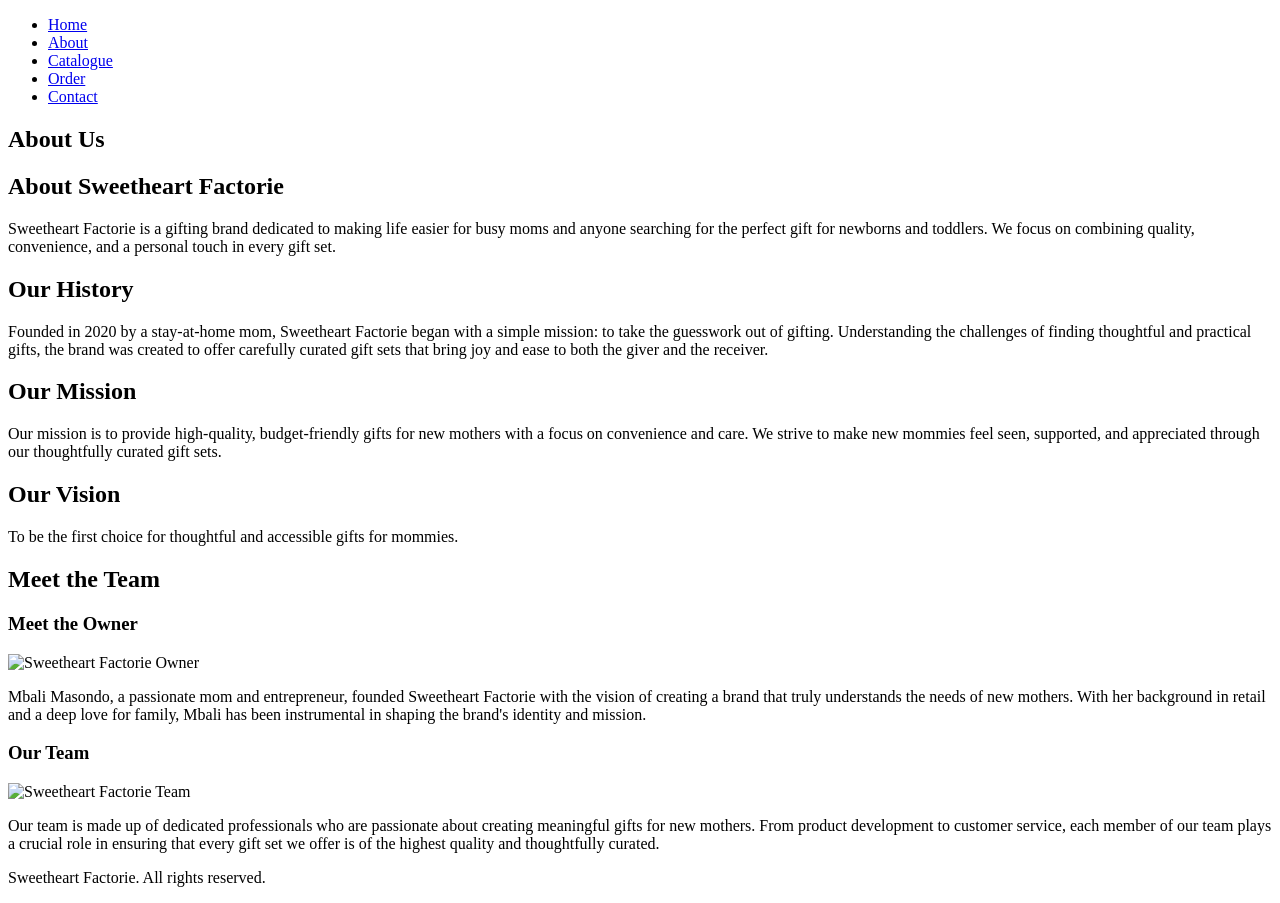
==== about.html @ 4cbc0d22 "Add files via upload" ====
<!DOCTYPE html>
<html lang="en">
<head>
    <meta charset="UTF-8">
    <meta name="viewport" content="width=device-width, initial-scale=1.0">
    <title>About Us - Sweetheart Factorie</title>
    <meta name="description" content="Learn about Sweetheart Factorie, a gifting brand dedicated to making life easier for busy moms and anyone searching for the perfect gift for newborns and toddlers.">

</head>
<body>

    <header>
        <nav>
            <ul>
                <li><a href="homepage.html">Home</a></li>
                <li><a href="about.html">About</a></li>
                <li><a href="catalogue.html">Catalogue</a></li>
                <li><a href="order.html">Order</a></li>
                <li><a href="contactpage.html">Contact</a></li>
            </ul>
        </nav>
    </header>    

    <main>
        <section class="about-heading">
            <h1>About Us</h1>
        </section>

        <section>
            <h2>About Sweetheart Factorie</h2>
            <p>
                Sweetheart Factorie is a gifting brand dedicated to making life easier for busy moms
                and anyone searching for the perfect gift for newborns and toddlers. We focus on
                combining quality, convenience, and a personal touch in every gift set.
            </p>
        </section>

        <section class="history">
            <h2>Our History</h2>
            <p>
                Founded in 2020 by a stay-at-home mom, Sweetheart Factorie began with a simple mission:
                to take the guesswork out of gifting. Understanding the challenges of finding thoughtful
                and practical gifts, the brand was created to offer carefully curated gift sets that
                bring joy and ease to both the giver and the receiver.
            </p>
        </section>

        <section class="mission">
            <h2>Our Mission</h2>
            <p>
                Our mission is to provide high-quality, budget-friendly gifts for new mothers with a focus on
                convenience and care. We strive to make new mommies feel seen, supported, and appreciated through our thoughtfully curated gift sets.
            </p>
        </section>

        <section class="vision">
            <h2>Our Vision</h2>
            <p>
                To be the first choice for thoughtful and accessible gifts for mommies.
            </p>
        </section>

        <section class="team">
            <h2>Meet the Team</h2>
        </section>

        <section class="owners">
            <h3>Meet the Owner</h3>
            <img src="img/successful-woman-boss-collaborating-with-her-experts-team-online-conference.jpg"width="100" height="100" alt="    Sweetheart Factorie Owner">
            <p>Mbali Masondo, a passionate mom and entrepreneur, founded Sweetheart Factorie with the vision of creating a brand that truly understands the needs of new mothers. With her background in retail and a deep love for family, Mbali has been instrumental in shaping the brand's identity and mission.</p>
        </section>

        <section class="team-members">
            <h3>Our Team</h3>
            <img src="img/close-up-people-getting-stronger-together.jpg" width="100" height="100" alt="Sweetheart Factorie Team">
            <p>Our team is made up of dedicated professionals who are passionate about creating meaningful gifts for new mothers. From product development to customer service, each member of our team plays a crucial role in ensuring that every gift set we offer is of the highest quality and thoughtfully curated.</p>
        </section>
    </main>

    <footer>
        <p>Sweetheart Factorie. All rights reserved.</p>
    </footer>

</body>
</html>
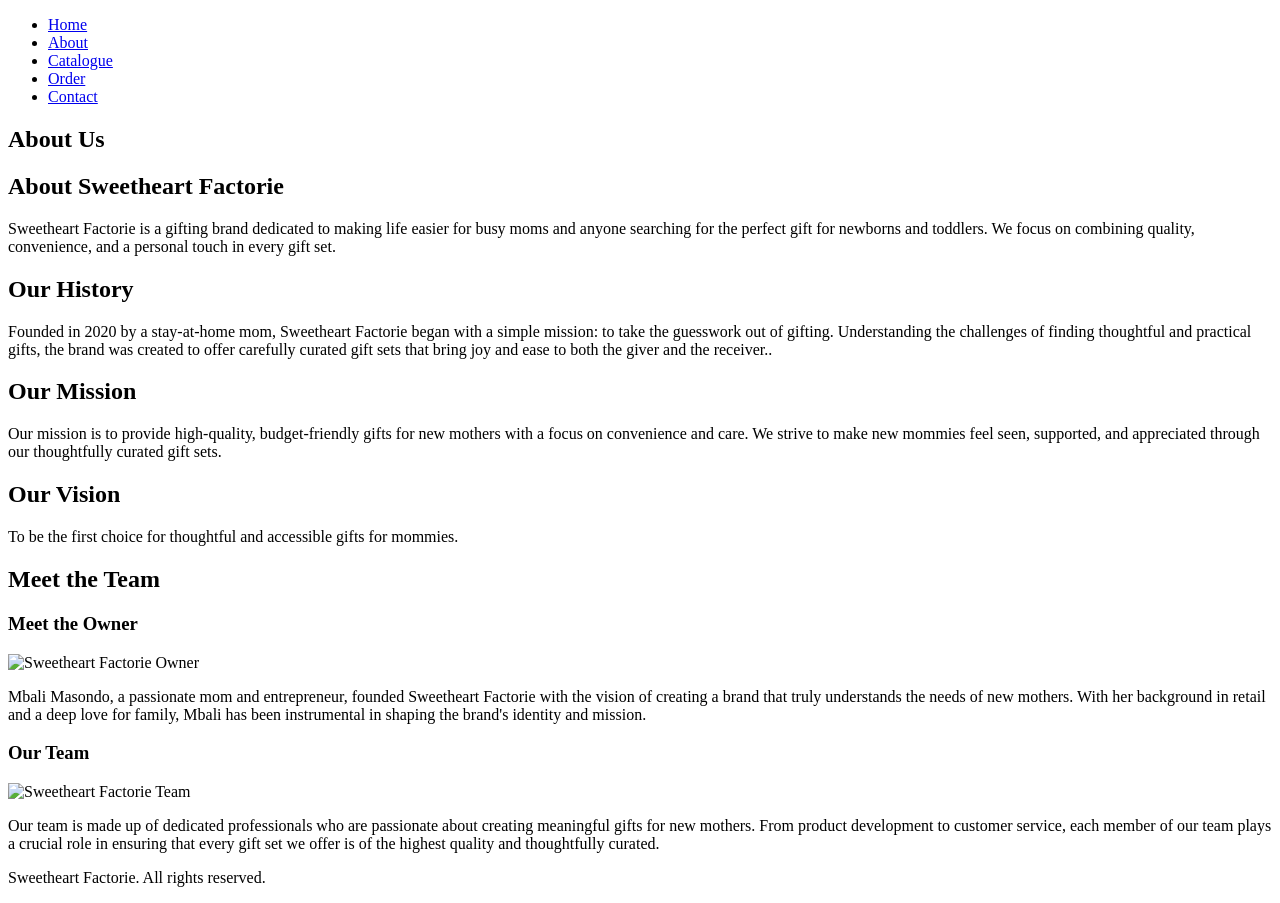
==== commit 5ff9c3b9: "Fix HTML formatting issues in about.html" ====
--- a/about.html
+++ b/about.html
@@ -41,7 +41,7 @@
                 Founded in 2020 by a stay-at-home mom, Sweetheart Factorie began with a simple mission:
                 to take the guesswork out of gifting. Understanding the challenges of finding thoughtful
                 and practical gifts, the brand was created to offer carefully curated gift sets that
-                bring joy and ease to both the giver and the receiver.
+                bring joy and ease to both the giver and the receiver..
             </p>
         </section>
 
@@ -82,4 +82,4 @@
     </footer>
 
 </body>
-</html>+</html>
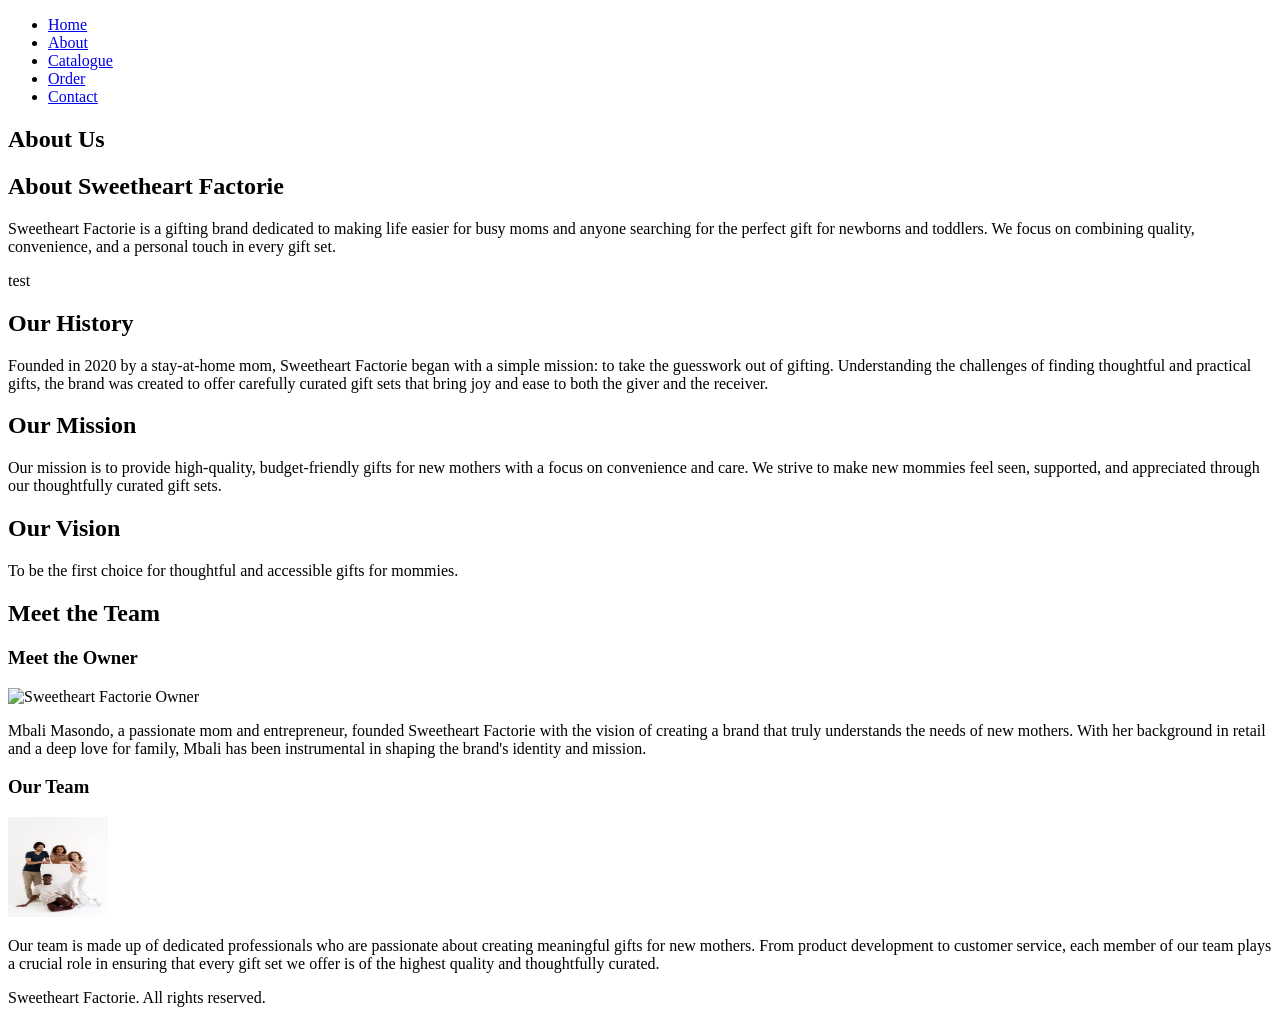
==== commit c2298282: "initial commit" ====
--- a/about.html
+++ b/about.html
@@ -35,13 +35,14 @@
             </p>
         </section>
 
+         <dev>  test</dev>
         <section class="history">
             <h2>Our History</h2>
             <p>
                 Founded in 2020 by a stay-at-home mom, Sweetheart Factorie began with a simple mission:
                 to take the guesswork out of gifting. Understanding the challenges of finding thoughtful
                 and practical gifts, the brand was created to offer carefully curated gift sets that
-                bring joy and ease to both the giver and the receiver..
+                bring joy and ease to both the giver and the receiver.
             </p>
         </section>
 
@@ -82,4 +83,4 @@
     </footer>
 
 </body>
-</html>
+</html>
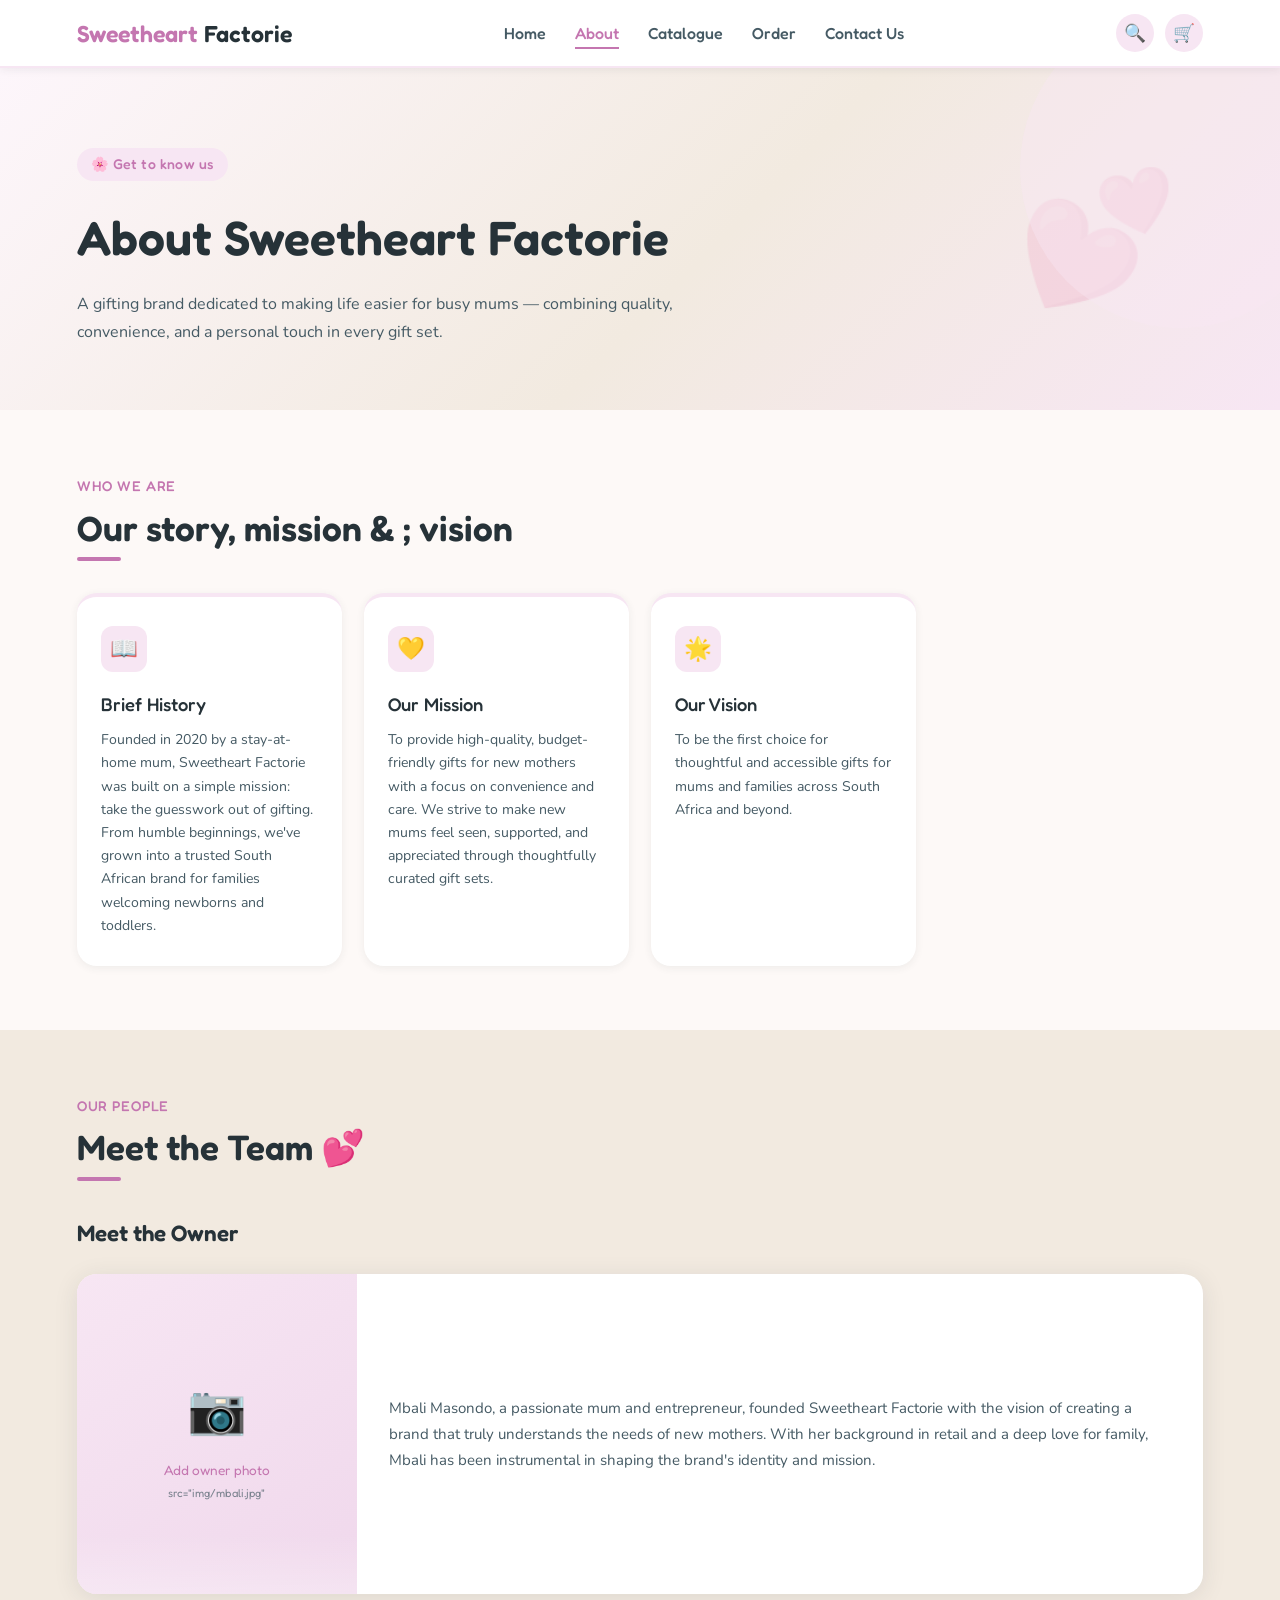
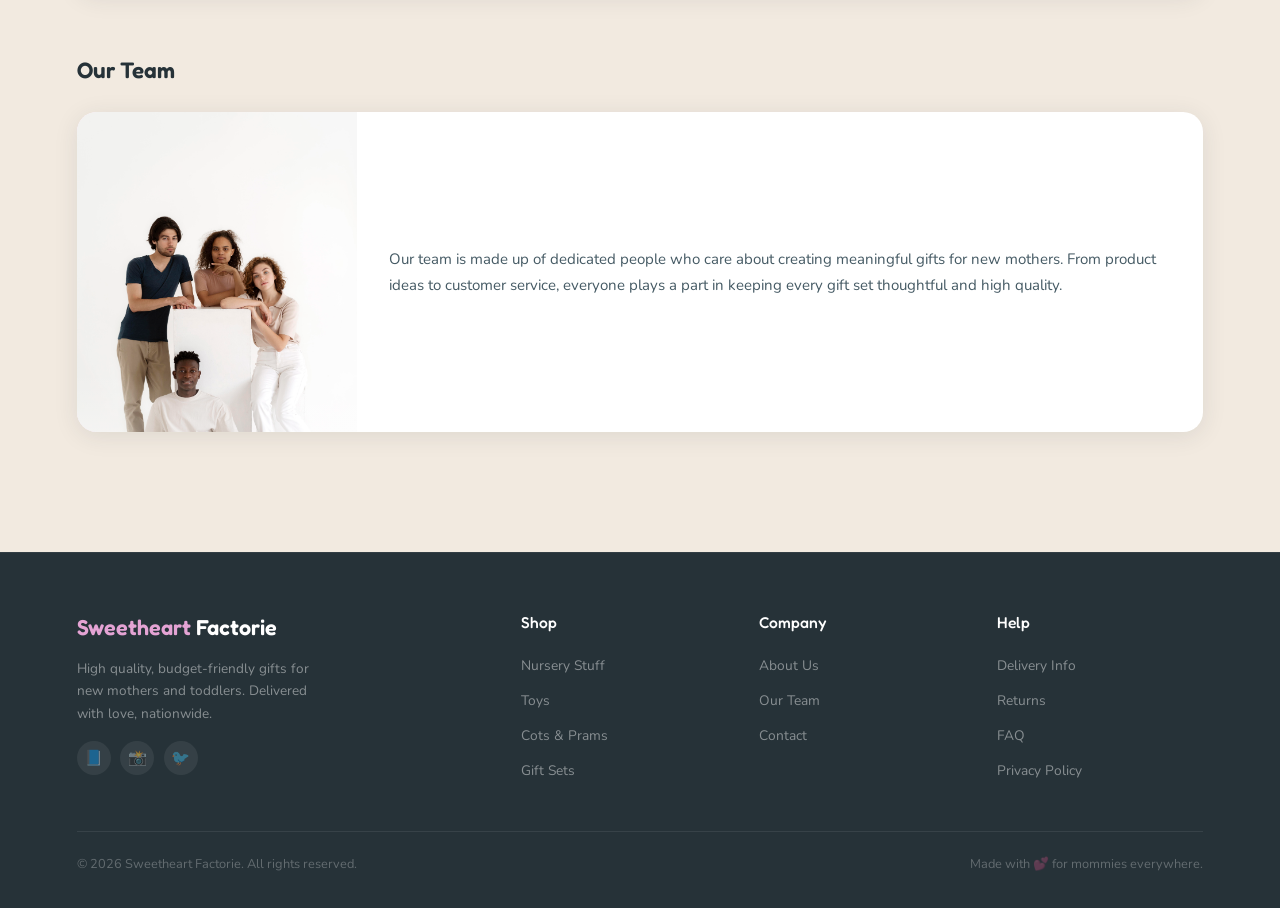
==== commit 90fd480f: "intial commit" ====
--- a/about.html
+++ b/about.html
@@ -1,86 +1,395 @@
 <!DOCTYPE html>
 <html lang="en">
 <head>
-    <meta charset="UTF-8">
-    <meta name="viewport" content="width=device-width, initial-scale=1.0">
-    <title>About Us - Sweetheart Factorie</title>
-    <meta name="description" content="Learn about Sweetheart Factorie, a gifting brand dedicated to making life easier for busy moms and anyone searching for the perfect gift for newborns and toddlers.">
-
+<meta charset="UTF-8">
+<meta name="viewport" content="width=device-width, initial-scale=1.0">
+<title>About Us – Sweetheart Factorie</title>
+<link href="https://fonts.googleapis.com/css2?family=Fredoka:wght@400;500;600&family=Nunito:wght@400;500;600&display=swap" rel="stylesheet">
+<style>
+  *,*::before,*::after{box-sizing:border-box;margin:0;padding:0;}
+  :root{
+    --beige:#F2EAE0;--pink:#E4A3D4;--pink-light:#f7e6f3;--pink-dark:#c476b0;
+    --charcoal:#263238;--charcoal-mid:#455a64;--white:#ffffff;--soft-white:#fdf9f7;
+    --shadow:0 4px 24px rgba(38,50,56,.10);--shadow-sm:0 2px 8px rgba(38,50,56,.07);
+    --radius:20px;--radius-sm:12px;
+  }
+  html{scroll-behavior:smooth;}
+  body{font-family:'Nunito',sans-serif;background:var(--beige);color:var(--charcoal);font-size:16px;line-height:1.75;overflow-x:hidden;}
+  h1,h2,h3,h4{font-family:'Fredoka',sans-serif;}
+
+  
+  .bg-bears{position:fixed;inset:0;z-index:0;pointer-events:none;overflow:hidden;}
+  .bear{position:absolute;bottom:-180px;opacity:0;animation:floatBear linear infinite;}
+  .bear:nth-child(1){left:4%;animation-duration:18s;animation-delay:0s;width:72px;}
+  .bear:nth-child(2){left:14%;animation-duration:24s;animation-delay:3s;width:52px;}
+  .bear:nth-child(3){left:26%;animation-duration:20s;animation-delay:7s;width:68px;}
+  .bear:nth-child(4){left:38%;animation-duration:16s;animation-delay:1s;width:88px;}
+  .bear:nth-child(5){left:51%;animation-duration:22s;animation-delay:5s;width:48px;}
+  .bear:nth-child(6){left:62%;animation-duration:19s;animation-delay:10s;width:62px;}
+  .bear:nth-child(7){left:73%;animation-duration:25s;animation-delay:2s;width:74px;}
+  .bear:nth-child(8){left:84%;animation-duration:17s;animation-delay:8s;width:56px;}
+  .bear:nth-child(9){left:91%;animation-duration:21s;animation-delay:4s;width:82px;}
+  .bear:nth-child(10){left:32%;animation-duration:23s;animation-delay:12s;width:46px;}
+  @keyframes floatBear{
+    0%{bottom:-180px;opacity:0;transform:translateX(0) rotate(-4deg) scale(.85);}
+    5%{opacity:.15;}
+    50%{transform:translateX(28px) rotate(4deg) scale(1);}
+    80%{opacity:.15;}
+    100%{bottom:110vh;opacity:0;transform:translateX(-18px) rotate(-2deg) scale(.9);}
+  }
+
+ 
+  nav{position:sticky;top:0;z-index:100;background:var(--white);border-bottom:2px solid var(--pink-light);display:flex;align-items:center;justify-content:space-between;padding:0 6%;height:68px;box-shadow:var(--shadow-sm);}
+  .nav-logo{font-family:'Fredoka',sans-serif;font-size:1.45rem;font-weight:600;color:var(--pink-dark);text-decoration:none;}
+  .nav-logo span{color:var(--charcoal);}
+  .nav-links{display:flex;gap:1.8rem;list-style:none;}
+  .nav-links a{text-decoration:none;color:var(--charcoal-mid);font-family:'Fredoka',sans-serif;font-size:1rem;font-weight:500;padding-bottom:4px;border-bottom:2px solid transparent;transition:color .2s,border-color .2s;}
+  .nav-links a:hover,.nav-links a.active{color:var(--pink-dark);border-bottom-color:var(--pink-dark);}
+  .nav-actions{display:flex;gap:.7rem;}
+  .nav-icon{width:38px;height:38px;border-radius:50%;background:var(--pink-light);border:none;cursor:pointer;display:flex;align-items:center;justify-content:center;color:var(--pink-dark);font-size:1.1rem;transition:background .2s;}
+  .nav-icon:hover{background:var(--pink-dark);color:var(--white);}
+
+  .page{position:relative;z-index:1;}
+
+ 
+  .page-banner{
+    background:linear-gradient(135deg,#fdf6fb 0%,var(--beige) 55%,#f7e6f3 100%);
+    padding:5rem 6% 4rem;position:relative;overflow:hidden;
+  }
+  .page-banner::before{
+    content:'💕';position:absolute;right:8%;top:50%;transform:translateY(-50%);
+    font-size:8rem;opacity:.12;pointer-events:none;
+  }
+  .page-banner::after{content:'';position:absolute;top:-60px;right:-60px;width:320px;height:320px;border-radius:50%;background:var(--pink-light);opacity:.4;}
+  .page-banner-inner{position:relative;z-index:1;max-width:640px;}
+  .page-tag{
+    display:inline-block;background:var(--pink-light);color:var(--pink-dark);
+    font-family:'Fredoka',sans-serif;font-size:.88rem;font-weight:500;
+    padding:4px 14px;border-radius:50px;margin-bottom:.9rem;letter-spacing:.03em;
+    animation:fadeDown .6s ease both;
+  }
+  .page-banner h1{
+    font-size:clamp(2rem,4vw,3rem);font-weight:600;color:var(--charcoal);margin-bottom:.7rem;
+    animation:fadeDown .6s .1s ease both;
+  }
+  .page-banner p{font-size:1rem;color:var(--charcoal-mid);animation:fadeDown .6s .2s ease both;}
+
+  @keyframes fadeDown{from{opacity:0;transform:translateY(-18px);}to{opacity:1;transform:none;}}
+  @keyframes fadeUp{from{opacity:0;transform:translateY(22px);}to{opacity:1;transform:none;}}
+  @keyframes fadeIn{from{opacity:0;}to{opacity:1;}}
+
+ 
+  section{padding:4rem 6%;position:relative;z-index:1;}
+  .section-tag{display:block;font-family:'Fredoka',sans-serif;font-size:.88rem;font-weight:500;color:var(--pink-dark);letter-spacing:.06em;text-transform:uppercase;margin-bottom:.5rem;}
+  .section-title{font-size:clamp(1.6rem,2.8vw,2.2rem);font-weight:600;color:var(--charcoal);margin-bottom:.5rem;line-height:1.2;}
+  .divider{width:44px;height:4px;background:var(--pink-dark);border-radius:4px;margin-bottom:2rem;}
+
+ 
+  .hmv-section{background:var(--soft-white);}
+  .hmv-grid{display:grid;grid-template-columns:repeat(auto-fill,minmax(260px,1fr));gap:1.4rem;}
+  .hmv-card{
+    background:var(--white);border-radius:var(--radius);padding:1.8rem 1.5rem;
+    box-shadow:var(--shadow-sm);border-top:4px solid var(--pink-light);
+    transition:box-shadow .25s,border-color .25s,transform .25s;
+    animation:fadeUp .5s ease both;
+  }
+  .hmv-card:nth-child(1){animation-delay:.1s;}
+  .hmv-card:nth-child(2){animation-delay:.2s;}
+  .hmv-card:nth-child(3){animation-delay:.3s;}
+  .hmv-card:hover{box-shadow:var(--shadow);border-top-color:var(--pink-dark);transform:translateY(-4px);}
+  .hmv-icon{width:46px;height:46px;border-radius:12px;background:var(--pink-light);display:flex;align-items:center;justify-content:center;font-size:1.4rem;margin-bottom:1rem;}
+  .hmv-card h3{font-family:'Fredoka',sans-serif;font-size:1.15rem;font-weight:500;color:var(--charcoal);margin-bottom:.5rem;}
+  .hmv-card p{font-size:.88rem;color:var(--charcoal-mid);line-height:1.65;}
+
+ 
+  .owner-section{background:var(--beige);padding:4rem 6%;}
+  .owner-card{
+    background:var(--white);border-radius:var(--radius);box-shadow:var(--shadow);
+    overflow:hidden;display:grid;grid-template-columns:300px 1fr;
+    animation:fadeUp .6s .1s ease both;
+  }
+
+  
+  .owner-img-wrap{
+    position:relative;overflow:hidden;min-height:340px;
+    background:linear-gradient(145deg,var(--pink-light) 0%,#f0d8ec 100%);
+  }
+  .owner-img-wrap img{
+    width:100%;height:100%;object-fit:cover;object-position:center top;
+    display:block;transition:transform .4s ease;
+  }
+  .owner-card:hover .owner-img-wrap img{transform:scale(1.04);}
+ 
+  .owner-img-wrap::after{
+    content:'';position:absolute;bottom:0;left:0;right:0;height:60px;
+    background:linear-gradient(to top,rgba(255,255,255,.3),transparent);
+    pointer-events:none;
+  }
+
+  .owner-info{padding:2.5rem 2.2rem;display:flex;flex-direction:column;justify-content:center;}
+  .owner-info h2{font-family:'Fredoka',sans-serif;font-size:1.8rem;font-weight:600;color:var(--charcoal);margin-bottom:.3rem;}
+  .owner-role{
+    display:inline-block;background:var(--pink-light);color:var(--pink-dark);
+    font-family:'Fredoka',sans-serif;font-size:.85rem;font-weight:500;
+    padding:3px 14px;border-radius:50px;margin-bottom:1.3rem;
+  }
+  .owner-info p{font-size:.93rem;color:var(--charcoal-mid);line-height:1.75;margin-bottom:.9rem;}
+  .owner-facts{display:flex;flex-wrap:wrap;gap:.7rem;margin-top:1rem;}
+  .fact-chip{
+    background:var(--soft-white);border:1.5px solid var(--pink-light);
+    border-radius:50px;padding:.35rem 1rem;font-size:.82rem;
+    color:var(--charcoal-mid);font-family:'Fredoka',sans-serif;
+    transition:border-color .2s,background .2s;
+  }
+  .fact-chip:hover{border-color:var(--pink-dark);background:var(--pink-light);}
+
+  /* --- PERSON BLOCKS (Owner/Team) --- */
+  .person-block{margin-bottom:3.5rem;animation:fadeUp .6s ease both;}
+  .person-block:nth-of-type(1){animation-delay:.1s;}
+  .person-block:nth-of-type(2){animation-delay:.2s;}
+
+  .person-heading{
+    font-family:'Fredoka',sans-serif;
+    font-size:1.4rem;font-weight:600;
+    color:var(--charcoal);margin-bottom:1.4rem;
+  }
+
+  .person-card{
+    background:var(--white);border-radius:var(--radius);
+    box-shadow:var(--shadow);overflow:hidden;
+    display:grid;grid-template-columns:280px 1fr;gap:0;
+    transition:box-shadow .25s,transform .25s;
+  }
+  .person-card:hover{
+    box-shadow:var(--shadow);
+  }
+  .person-card:hover .person-img-wrap img{
+    transform:scale(1.04);
+  }
+
+  .person-img-wrap{
+    position:relative;overflow:hidden;
+    width:280px;height:320px;
+    background:linear-gradient(145deg,var(--pink-light) 0%,#f0d8ec 100%);
+    flex-shrink:0;
+  }
+
+  .person-img-wrap img{
+    width:100%;height:100%;
+    object-fit:cover;object-position:center top;
+    display:block;transition:transform .4s ease;
+  }
+
+  .person-img-wrap::after{
+    content:'';position:absolute;bottom:0;left:0;right:0;
+    height:60px;background:linear-gradient(to top,rgba(255,255,255,.3),transparent);
+    pointer-events:none;
+  }
+
+  .img-empty{
+    display:none;position:absolute;inset:0;
+    flex-direction:column;align-items:center;justify-content:center;
+    background:linear-gradient(145deg,var(--pink-light),#f0d8ec);
+    text-align:center;color:var(--pink-dark);
+    font-family:'Fredoka',sans-serif;gap:.6rem;
+  }
+  .img-empty span{font-size:3rem;}
+  .img-empty p{
+    font-size:.85rem;line-height:1.5;
+    margin:0;
+  }
+  .img-empty small{
+    display:block;font-size:.7rem;color:var(--charcoal-mid);
+    opacity:.7;margin-top:.3rem;
+  }
+
+  .person-text{
+    padding:2rem;font-size:.94rem;
+    color:var(--charcoal-mid);line-height:1.75;
+    display:flex;align-items:center;
+  }
+
+  /* --- PERSON RESPONSIVE --- */
+  @media(max-width:768px){
+    .person-card{
+      grid-template-columns:1fr;
+    }
+    .person-img-wrap{
+      width:100%;height:260px;
+    }
+    .person-text{
+      padding:1.6rem;
+    }
+  }
+
+  @media(max-width:600px){
+    .person-heading{font-size:1.2rem;margin-bottom:1rem;}
+    .person-img-wrap{height:220px;}
+    .person-text{padding:1.3rem;font-size:.9rem;}
+  }
+
+  
+  footer{background:var(--charcoal);color:rgba(255,255,255,.7);padding:3.5rem 6% 2rem;position:relative;z-index:1;border-top:1px solid rgba(255,255,255,.06);}
+  .footer-grid{display:grid;grid-template-columns:2fr 1fr 1fr 1fr;gap:2rem;margin-bottom:2.5rem;}
+  .footer-logo{font-family:'Fredoka',sans-serif;font-size:1.35rem;font-weight:600;color:var(--pink);text-decoration:none;}
+  .footer-logo span{color:var(--white);}
+  .footer-tagline{font-size:.85rem;margin-top:.7rem;color:rgba(255,255,255,.45);max-width:240px;line-height:1.65;}
+  .footer-col h4{font-family:'Fredoka',sans-serif;font-size:.98rem;font-weight:500;color:var(--white);margin-bottom:.9rem;}
+  .footer-col ul{list-style:none;}
+  .footer-col li{margin-bottom:.45rem;}
+  .footer-col a{text-decoration:none;color:rgba(255,255,255,.45);font-size:.86rem;transition:color .2s;}
+  .footer-col a:hover{color:var(--pink);}
+  .footer-bottom{border-top:1px solid rgba(255,255,255,.08);padding-top:1.3rem;display:flex;justify-content:space-between;font-size:.8rem;color:rgba(255,255,255,.28);}
+  .social-links{display:flex;gap:.6rem;margin-top:1rem;}
+  .social-btn{width:34px;height:34px;border-radius:50%;background:rgba(255,255,255,.07);border:none;cursor:pointer;display:flex;align-items:center;justify-content:center;color:rgba(255,255,255,.45);font-size:.95rem;transition:all .2s;text-decoration:none;}
+  .social-btn:hover{background:var(--pink-dark);color:var(--white);}
+
+  
+  @media(max-width:900px){
+    nav{padding:0 5%;}
+    section,.owner-section{padding:3rem 5%;}
+    .page-banner{padding:3rem 5%;}
+    .footer-grid{grid-template-columns:1fr 1fr;}
+  }
+  @media(max-width:600px){
+    .nav-links{display:none;}
+    .footer-grid{grid-template-columns:1fr;}
+    .owner-info{padding:1.8rem 1.4rem;}
+  }
+</style>
 </head>
 <body>
 
-    <header>
-        <nav>
-            <ul>
-                <li><a href="homepage.html">Home</a></li>
-                <li><a href="about.html">About</a></li>
-                <li><a href="catalogue.html">Catalogue</a></li>
-                <li><a href="order.html">Order</a></li>
-                <li><a href="contactpage.html">Contact</a></li>
-            </ul>
-        </nav>
-    </header>    
-
-    <main>
-        <section class="about-heading">
-            <h1>About Us</h1>
-        </section>
-
-        <section>
-            <h2>About Sweetheart Factorie</h2>
-            <p>
-                Sweetheart Factorie is a gifting brand dedicated to making life easier for busy moms
-                and anyone searching for the perfect gift for newborns and toddlers. We focus on
-                combining quality, convenience, and a personal touch in every gift set.
-            </p>
-        </section>
-
-         <dev>  test</dev>
-        <section class="history">
-            <h2>Our History</h2>
-            <p>
-                Founded in 2020 by a stay-at-home mom, Sweetheart Factorie began with a simple mission:
-                to take the guesswork out of gifting. Understanding the challenges of finding thoughtful
-                and practical gifts, the brand was created to offer carefully curated gift sets that
-                bring joy and ease to both the giver and the receiver.
-            </p>
-        </section>
-
-        <section class="mission">
-            <h2>Our Mission</h2>
-            <p>
-                Our mission is to provide high-quality, budget-friendly gifts for new mothers with a focus on
-                convenience and care. We strive to make new mommies feel seen, supported, and appreciated through our thoughtfully curated gift sets.
-            </p>
-        </section>
-
-        <section class="vision">
-            <h2>Our Vision</h2>
-            <p>
-                To be the first choice for thoughtful and accessible gifts for mommies.
-            </p>
-        </section>
-
-        <section class="team">
-            <h2>Meet the Team</h2>
-        </section>
-
-        <section class="owners">
-            <h3>Meet the Owner</h3>
-            <img src="img/successful-woman-boss-collaborating-with-her-experts-team-online-conference.jpg"width="100" height="100" alt="    Sweetheart Factorie Owner">
-            <p>Mbali Masondo, a passionate mom and entrepreneur, founded Sweetheart Factorie with the vision of creating a brand that truly understands the needs of new mothers. With her background in retail and a deep love for family, Mbali has been instrumental in shaping the brand's identity and mission.</p>
-        </section>
-
-        <section class="team-members">
-            <h3>Our Team</h3>
-            <img src="img/close-up-people-getting-stronger-together.jpg" width="100" height="100" alt="Sweetheart Factorie Team">
-            <p>Our team is made up of dedicated professionals who are passionate about creating meaningful gifts for new mothers. From product development to customer service, each member of our team plays a crucial role in ensuring that every gift set we offer is of the highest quality and thoughtfully curated.</p>
-        </section>
-    </main>
-
-    <footer>
-        <p>Sweetheart Factorie. All rights reserved.</p>
-    </footer>
+
+<div class="bg-bears" aria-hidden="true">
+  <div class="bear"><svg viewBox="0 0 100 120" xmlns="http://www.w3.org/2000/svg"><circle cx="28" cy="28" r="14" fill="#d4956a"/><circle cx="72" cy="28" r="14" fill="#d4956a"/><circle cx="28" cy="28" r="9" fill="#e8b48a"/><circle cx="72" cy="28" r="9" fill="#e8b48a"/><ellipse cx="50" cy="52" rx="32" ry="30" fill="#d4956a"/><ellipse cx="50" cy="60" rx="16" ry="12" fill="#e8b48a"/><circle cx="39" cy="46" r="5" fill="#fff"/><circle cx="61" cy="46" r="5" fill="#fff"/><circle cx="40" cy="47" r="3" fill="#263238"/><circle cx="62" cy="47" r="3" fill="#263238"/><circle cx="41" cy="46" r="1" fill="#fff"/><circle cx="63" cy="46" r="1" fill="#fff"/><ellipse cx="50" cy="57" rx="5" ry="4" fill="#b06040"/><path d="M45 62 Q50 67 55 62" stroke="#b06040" stroke-width="1.5" fill="none" stroke-linecap="round"/><ellipse cx="50" cy="97" rx="26" ry="22" fill="#d4956a"/><ellipse cx="50" cy="96" rx="15" ry="13" fill="#e8b48a"/><ellipse cx="18" cy="90" rx="10" ry="16" fill="#d4956a" transform="rotate(-20 18 90)"/><ellipse cx="82" cy="90" rx="10" ry="16" fill="#d4956a" transform="rotate(20 82 90)"/><path d="M42 75 Q50 70 58 75 Q50 80 42 75Z" fill="#E4A3D4" opacity="0.9"/><circle cx="50" cy="75" r="3" fill="#c476b0"/></svg></div>
+  <div class="bear"><svg viewBox="0 0 100 120" xmlns="http://www.w3.org/2000/svg"><circle cx="28" cy="28" r="14" fill="#b8c9e8"/><circle cx="72" cy="28" r="14" fill="#b8c9e8"/><circle cx="28" cy="28" r="9" fill="#d0dcf0"/><circle cx="72" cy="28" r="9" fill="#d0dcf0"/><ellipse cx="50" cy="52" rx="32" ry="30" fill="#b8c9e8"/><ellipse cx="50" cy="60" rx="16" ry="12" fill="#d0dcf0"/><circle cx="39" cy="46" r="5" fill="#fff"/><circle cx="61" cy="46" r="5" fill="#fff"/><circle cx="40" cy="47" r="3" fill="#263238"/><circle cx="62" cy="47" r="3" fill="#263238"/><circle cx="41" cy="46" r="1" fill="#fff"/><circle cx="63" cy="46" r="1" fill="#fff"/><ellipse cx="50" cy="57" rx="5" ry="4" fill="#8090c0"/><path d="M45 62 Q50 67 55 62" stroke="#8090c0" stroke-width="1.5" fill="none" stroke-linecap="round"/><ellipse cx="50" cy="97" rx="26" ry="22" fill="#b8c9e8"/><ellipse cx="50" cy="96" rx="15" ry="13" fill="#d0dcf0"/><ellipse cx="18" cy="90" rx="10" ry="16" fill="#b8c9e8" transform="rotate(-20 18 90)"/><ellipse cx="82" cy="90" rx="10" ry="16" fill="#b8c9e8" transform="rotate(20 82 90)"/><path d="M42 75 Q50 70 58 75 Q50 80 42 75Z" fill="#E4A3D4" opacity="0.9"/><circle cx="50" cy="75" r="3" fill="#c476b0"/></svg></div>
+  <div class="bear"><svg viewBox="0 0 100 120" xmlns="http://www.w3.org/2000/svg"><circle cx="28" cy="28" r="14" fill="#f0b8c8"/><circle cx="72" cy="28" r="14" fill="#f0b8c8"/><circle cx="28" cy="28" r="9" fill="#f8d8e4"/><circle cx="72" cy="28" r="9" fill="#f8d8e4"/><ellipse cx="50" cy="52" rx="32" ry="30" fill="#f0b8c8"/><ellipse cx="50" cy="60" rx="16" ry="12" fill="#f8d8e4"/><circle cx="39" cy="46" r="5" fill="#fff"/><circle cx="61" cy="46" r="5" fill="#fff"/><circle cx="40" cy="47" r="3" fill="#263238"/><circle cx="62" cy="47" r="3" fill="#263238"/><circle cx="41" cy="46" r="1" fill="#fff"/><circle cx="63" cy="46" r="1" fill="#fff"/><ellipse cx="50" cy="57" rx="5" ry="4" fill="#c060a0"/><path d="M45 62 Q50 67 55 62" stroke="#c060a0" stroke-width="1.5" fill="none" stroke-linecap="round"/><ellipse cx="50" cy="97" rx="26" ry="22" fill="#f0b8c8"/><ellipse cx="50" cy="96" rx="15" ry="13" fill="#f8d8e4"/><ellipse cx="18" cy="90" rx="10" ry="16" fill="#f0b8c8" transform="rotate(-20 18 90)"/><ellipse cx="82" cy="90" rx="10" ry="16" fill="#f0b8c8" transform="rotate(20 82 90)"/><path d="M42 75 Q50 70 58 75 Q50 80 42 75Z" fill="#c476b0" opacity="0.9"/><circle cx="50" cy="75" r="3" fill="#a03888"/></svg></div>
+  <div class="bear"><svg viewBox="0 0 100 120" xmlns="http://www.w3.org/2000/svg"><circle cx="28" cy="28" r="14" fill="#d4956a"/><circle cx="72" cy="28" r="14" fill="#d4956a"/><circle cx="28" cy="28" r="9" fill="#e8b48a"/><circle cx="72" cy="28" r="9" fill="#e8b48a"/><ellipse cx="50" cy="52" rx="32" ry="30" fill="#d4956a"/><ellipse cx="50" cy="60" rx="16" ry="12" fill="#e8b48a"/><circle cx="39" cy="46" r="5" fill="#fff"/><circle cx="61" cy="46" r="5" fill="#fff"/><circle cx="40" cy="47" r="3" fill="#263238"/><circle cx="62" cy="47" r="3" fill="#263238"/><circle cx="41" cy="46" r="1" fill="#fff"/><circle cx="63" cy="46" r="1" fill="#fff"/><ellipse cx="50" cy="57" rx="5" ry="4" fill="#b06040"/><path d="M45 62 Q50 67 55 62" stroke="#b06040" stroke-width="1.5" fill="none" stroke-linecap="round"/><ellipse cx="50" cy="97" rx="26" ry="22" fill="#d4956a"/><ellipse cx="50" cy="96" rx="15" ry="13" fill="#e8b48a"/><ellipse cx="18" cy="90" rx="10" ry="16" fill="#d4956a" transform="rotate(-20 18 90)"/><ellipse cx="82" cy="90" rx="10" ry="16" fill="#d4956a" transform="rotate(20 82 90)"/><path d="M42 75 Q50 70 58 75 Q50 80 42 75Z" fill="#E4A3D4" opacity="0.9"/><circle cx="50" cy="75" r="3" fill="#c476b0"/></svg></div>
+  <div class="bear"><svg viewBox="0 0 100 120" xmlns="http://www.w3.org/2000/svg"><circle cx="28" cy="28" r="14" fill="#b8c9e8"/><circle cx="72" cy="28" r="14" fill="#b8c9e8"/><circle cx="28" cy="28" r="9" fill="#d0dcf0"/><circle cx="72" cy="28" r="9" fill="#d0dcf0"/><ellipse cx="50" cy="52" rx="32" ry="30" fill="#b8c9e8"/><ellipse cx="50" cy="60" rx="16" ry="12" fill="#d0dcf0"/><circle cx="39" cy="46" r="5" fill="#fff"/><circle cx="61" cy="46" r="5" fill="#fff"/><circle cx="40" cy="47" r="3" fill="#263238"/><circle cx="62" cy="47" r="3" fill="#263238"/><circle cx="41" cy="46" r="1" fill="#fff"/><circle cx="63" cy="46" r="1" fill="#fff"/><ellipse cx="50" cy="57" rx="5" ry="4" fill="#8090c0"/><path d="M45 62 Q50 67 55 62" stroke="#8090c0" stroke-width="1.5" fill="none" stroke-linecap="round"/><ellipse cx="50" cy="97" rx="26" ry="22" fill="#b8c9e8"/><ellipse cx="50" cy="96" rx="15" ry="13" fill="#d0dcf0"/><ellipse cx="18" cy="90" rx="10" ry="16" fill="#b8c9e8" transform="rotate(-20 18 90)"/><ellipse cx="82" cy="90" rx="10" ry="16" fill="#b8c9e8" transform="rotate(20 82 90)"/><path d="M42 75 Q50 70 58 75 Q50 80 42 75Z" fill="#E4A3D4" opacity="0.9"/><circle cx="50" cy="75" r="3" fill="#c476b0"/></svg></div>
+  <div class="bear"><svg viewBox="0 0 100 120" xmlns="http://www.w3.org/2000/svg"><circle cx="28" cy="28" r="14" fill="#f0b8c8"/><circle cx="72" cy="28" r="14" fill="#f0b8c8"/><circle cx="28" cy="28" r="9" fill="#f8d8e4"/><circle cx="72" cy="28" r="9" fill="#f8d8e4"/><ellipse cx="50" cy="52" rx="32" ry="30" fill="#f0b8c8"/><ellipse cx="50" cy="60" rx="16" ry="12" fill="#f8d8e4"/><circle cx="39" cy="46" r="5" fill="#fff"/><circle cx="61" cy="46" r="5" fill="#fff"/><circle cx="40" cy="47" r="3" fill="#263238"/><circle cx="62" cy="47" r="3" fill="#263238"/><circle cx="41" cy="46" r="1" fill="#fff"/><circle cx="63" cy="46" r="1" fill="#fff"/><ellipse cx="50" cy="57" rx="5" ry="4" fill="#c060a0"/><path d="M45 62 Q50 67 55 62" stroke="#c060a0" stroke-width="1.5" fill="none" stroke-linecap="round"/><ellipse cx="50" cy="97" rx="26" ry="22" fill="#f0b8c8"/><ellipse cx="50" cy="96" rx="15" ry="13" fill="#f8d8e4"/><ellipse cx="18" cy="90" rx="10" ry="16" fill="#f0b8c8" transform="rotate(-20 18 90)"/><ellipse cx="82" cy="90" rx="10" ry="16" fill="#f0b8c8" transform="rotate(20 82 90)"/><path d="M42 75 Q50 70 58 75 Q50 80 42 75Z" fill="#c476b0" opacity="0.9"/><circle cx="50" cy="75" r="3" fill="#a03888"/></svg></div>
+  <div class="bear"><svg viewBox="0 0 100 120" xmlns="http://www.w3.org/2000/svg"><circle cx="28" cy="28" r="14" fill="#d4956a"/><circle cx="72" cy="28" r="14" fill="#d4956a"/><circle cx="28" cy="28" r="9" fill="#e8b48a"/><circle cx="72" cy="28" r="9" fill="#e8b48a"/><ellipse cx="50" cy="52" rx="32" ry="30" fill="#d4956a"/><ellipse cx="50" cy="60" rx="16" ry="12" fill="#e8b48a"/><circle cx="39" cy="46" r="5" fill="#fff"/><circle cx="61" cy="46" r="5" fill="#fff"/><circle cx="40" cy="47" r="3" fill="#263238"/><circle cx="62" cy="47" r="3" fill="#263238"/><circle cx="41" cy="46" r="1" fill="#fff"/><circle cx="63" cy="46" r="1" fill="#fff"/><ellipse cx="50" cy="57" rx="5" ry="4" fill="#b06040"/><path d="M45 62 Q50 67 55 62" stroke="#b06040" stroke-width="1.5" fill="none" stroke-linecap="round"/><ellipse cx="50" cy="97" rx="26" ry="22" fill="#d4956a"/><ellipse cx="50" cy="96" rx="15" ry="13" fill="#e8b48a"/><ellipse cx="18" cy="90" rx="10" ry="16" fill="#d4956a" transform="rotate(-20 18 90)"/><ellipse cx="82" cy="90" rx="10" ry="16" fill="#d4956a" transform="rotate(20 82 90)"/><path d="M42 75 Q50 70 58 75 Q50 80 42 75Z" fill="#E4A3D4" opacity="0.9"/><circle cx="50" cy="75" r="3" fill="#c476b0"/></svg></div>
+  <div class="bear"><svg viewBox="0 0 100 120" xmlns="http://www.w3.org/2000/svg"><circle cx="28" cy="28" r="14" fill="#b8c9e8"/><circle cx="72" cy="28" r="14" fill="#b8c9e8"/><circle cx="28" cy="28" r="9" fill="#d0dcf0"/><circle cx="72" cy="28" r="9" fill="#d0dcf0"/><ellipse cx="50" cy="52" rx="32" ry="30" fill="#b8c9e8"/><ellipse cx="50" cy="60" rx="16" ry="12" fill="#d0dcf0"/><circle cx="39" cy="46" r="5" fill="#fff"/><circle cx="61" cy="46" r="5" fill="#fff"/><circle cx="40" cy="47" r="3" fill="#263238"/><circle cx="62" cy="47" r="3" fill="#263238"/><circle cx="41" cy="46" r="1" fill="#fff"/><circle cx="63" cy="46" r="1" fill="#fff"/><ellipse cx="50" cy="57" rx="5" ry="4" fill="#8090c0"/><path d="M45 62 Q50 67 55 62" stroke="#8090c0" stroke-width="1.5" fill="none" stroke-linecap="round"/><ellipse cx="50" cy="97" rx="26" ry="22" fill="#b8c9e8"/><ellipse cx="50" cy="96" rx="15" ry="13" fill="#d0dcf0"/><ellipse cx="18" cy="90" rx="10" ry="16" fill="#b8c9e8" transform="rotate(-20 18 90)"/><ellipse cx="82" cy="90" rx="10" ry="16" fill="#b8c9e8" transform="rotate(20 82 90)"/><path d="M42 75 Q50 70 58 75 Q50 80 42 75Z" fill="#E4A3D4" opacity="0.9"/><circle cx="50" cy="75" r="3" fill="#c476b0"/></svg></div>
+  <div class="bear"><svg viewBox="0 0 100 120" xmlns="http://www.w3.org/2000/svg"><circle cx="28" cy="28" r="14" fill="#f0b8c8"/><circle cx="72" cy="28" r="14" fill="#f0b8c8"/><circle cx="28" cy="28" r="9" fill="#f8d8e4"/><circle cx="72" cy="28" r="9" fill="#f8d8e4"/><ellipse cx="50" cy="52" rx="32" ry="30" fill="#f0b8c8"/><ellipse cx="50" cy="60" rx="16" ry="12" fill="#f8d8e4"/><circle cx="39" cy="46" r="5" fill="#fff"/><circle cx="61" cy="46" r="5" fill="#fff"/><circle cx="40" cy="47" r="3" fill="#263238"/><circle cx="62" cy="47" r="3" fill="#263238"/><circle cx="41" cy="46" r="1" fill="#fff"/><circle cx="63" cy="46" r="1" fill="#fff"/><ellipse cx="50" cy="57" rx="5" ry="4" fill="#c060a0"/><path d="M45 62 Q50 67 55 62" stroke="#c060a0" stroke-width="1.5" fill="none" stroke-linecap="round"/><ellipse cx="50" cy="97" rx="26" ry="22" fill="#f0b8c8"/><ellipse cx="50" cy="96" rx="15" ry="13" fill="#f8d8e4"/><ellipse cx="18" cy="90" rx="10" ry="16" fill="#f0b8c8" transform="rotate(-20 18 90)"/><ellipse cx="82" cy="90" rx="10" ry="16" fill="#f0b8c8" transform="rotate(20 82 90)"/><path d="M42 75 Q50 70 58 75 Q50 80 42 75Z" fill="#c476b0" opacity="0.9"/><circle cx="50" cy="75" r="3" fill="#a03888"/></svg></div>
+  <div class="bear"><svg viewBox="0 0 100 120" xmlns="http://www.w3.org/2000/svg"><circle cx="28" cy="28" r="14" fill="#d4956a"/><circle cx="72" cy="28" r="14" fill="#d4956a"/><circle cx="28" cy="28" r="9" fill="#e8b48a"/><circle cx="72" cy="28" r="9" fill="#e8b48a"/><ellipse cx="50" cy="52" rx="32" ry="30" fill="#d4956a"/><ellipse cx="50" cy="60" rx="16" ry="12" fill="#e8b48a"/><circle cx="39" cy="46" r="5" fill="#fff"/><circle cx="61" cy="46" r="5" fill="#fff"/><circle cx="40" cy="47" r="3" fill="#263238"/><circle cx="62" cy="47" r="3" fill="#263238"/><circle cx="41" cy="46" r="1" fill="#fff"/><circle cx="63" cy="46" r="1" fill="#fff"/><ellipse cx="50" cy="57" rx="5" ry="4" fill="#b06040"/><path d="M45 62 Q50 67 55 62" stroke="#b06040" stroke-width="1.5" fill="none" stroke-linecap="round"/><ellipse cx="50" cy="97" rx="26" ry="22" fill="#d4956a"/><ellipse cx="50" cy="96" rx="15" ry="13" fill="#e8b48a"/><ellipse cx="18" cy="90" rx="10" ry="16" fill="#d4956a" transform="rotate(-20 18 90)"/><ellipse cx="82" cy="90" rx="10" ry="16" fill="#d4956a" transform="rotate(20 82 90)"/><path d="M42 75 Q50 70 58 75 Q50 80 42 75Z" fill="#E4A3D4" opacity="0.9"/><circle cx="50" cy="75" r="3" fill="#c476b0"/></svg></div>
+</div>
+
+
+<nav>
+  <a class="nav-logo" href="index.html">Sweetheart <span>Factorie</span></a>
+  <ul class="nav-links">
+    <li><a href="index.html">Home</a></li>
+    <li><a href="about.html" class="active">About</a></li>
+    <li><a href="catalogue.html">Catalogue</a></li>
+    <li><a href="order.html">Order</a></li>
+    <li><a href="contact.html">Contact Us</a></li>
+  </ul>
+  <div class="nav-actions">
+    <button class="nav-icon">🔍</button>
+    <button class="nav-icon">🛒</button>
+  </div>
+</nav>
+
+<div class="page">
+
+  
+  <div class="page-banner">
+    <div class="page-banner-inner">
+      <div class="page-tag">🌸 Get to know us</div>
+      <h1>About Sweetheart Factorie</h1>
+      <p>A gifting brand dedicated to making life easier for busy mums — combining quality, convenience, and a personal touch in every gift set.</p>
+    </div>
+  </div>
+
+
+  <section class="hmv-section">
+    <span class="section-tag">Who We Are</span>
+    <h2 class="section-title">Our story, mission & ; vision</h2>
+    <div class="divider"></div>
+    <div class="hmv-grid">
+      <div class="hmv-card">
+        <div class="hmv-icon">📖</div>
+        <h3>Brief History</h3>
+        <p>Founded in 2020 by a stay-at-home mum, Sweetheart Factorie was built on a simple mission: take the guesswork out of gifting. From humble beginnings, we've grown into a trusted South African brand for families welcoming newborns and toddlers.</p>
+      </div>
+      <div class="hmv-card">
+        <div class="hmv-icon">💛</div>
+        <h3>Our Mission</h3>
+        <p>To provide high-quality, budget-friendly gifts for new mothers with a focus on convenience and care. We strive to make new mums feel seen, supported, and appreciated through thoughtfully curated gift sets.</p>
+      </div>
+      <div class="hmv-card">
+        <div class="hmv-icon">🌟</div>
+        <h3>Our Vision</h3>
+        <p>To be the first choice for thoughtful and accessible gifts for mums and families across South Africa and beyond.</p>
+      </div>
+    </div>
+  </section>
+
+  <!-- MEET THE TEAM -->
+  <section class="owner-section">
+    <span class="section-tag">Our People</span>
+    <h2 class="section-title">Meet the Team 💕</h2>
+    <div class="divider"></div>
+
+    
+    <div class="person-block">
+      <h3 class="person-heading">Meet the Owner</h3>
+      <div class="person-card">
+        <div class="person-img-wrap">
+          
+          <img src="img/successful-woman-boss-collaborating-with-her-experts-team-online-conference.jpg" alt="Mbali Masondo"
+               onerror="this.style.display='none';this.nextElementSibling.style.display='flex'">
+          <div class="img-empty">
+            <span>📷</span>
+            <p>Add owner photo<br><small>src="img/mbali.jpg"</small></p>
+          </div>
+        </div>
+        <p class="person-text">Mbali Masondo, a passionate mum and entrepreneur, founded Sweetheart Factorie with the vision of creating a brand that truly understands the needs of new mothers. With her background in retail and a deep love for family, Mbali has been instrumental in shaping the brand's identity and mission.</p>
+      </div>
+    </div>
+
+    
+    <div class="person-block">
+      <h3 class="person-heading">Our Team</h3>
+      <div class="person-card">
+        <div class="person-img-wrap">
+          
+          <img src="img/close-up-people-getting-stronger-together.jpg" alt="Our Team"
+               onerror="this.style.display='none';this.nextElementSibling.style.display='flex'">
+          <div class="img-empty">
+            <span>📷</span>
+            <p>Add team photo<br><small>src="img/team.jpg"</small></p>
+          </div>
+        </div>
+        <p class="person-text">Our team is made up of dedicated people who care about creating meaningful gifts for new mothers. From product ideas to customer service, everyone plays a part in keeping every gift set thoughtful and high quality.</p>
+      </div>
+    </div>
+
+  </section>
+
+</div>
+
+
+<footer>
+  <div class="footer-grid">
+    <div>
+      <a class="footer-logo" href="index.html">Sweetheart <span>Factorie</span></a>
+      <p class="footer-tagline">High quality, budget-friendly gifts for new mothers and toddlers. Delivered with love, nationwide.</p>
+      <div class="social-links">
+        <a class="social-btn" href="#">📘</a>
+        <a class="social-btn" href="#">📸</a>
+        <a class="social-btn" href="#">🐦</a>
+      </div>
+    </div>
+    <div class="footer-col"><h4>Shop</h4><ul><li><a href="catalogue.html">Nursery Stuff</a></li><li><a href="catalogue.html">Toys</a></li><li><a href="catalogue.html">Cots &amp; Prams</a></li><li><a href="catalogue.html">Gift Sets</a></li></ul></div>
+    <div class="footer-col"><h4>Company</h4><ul><li><a href="about.html">About Us</a></li><li><a href="about.html">Our Team</a></li><li><a href="contact.html">Contact</a></li></ul></div>
+    <div class="footer-col"><h4>Help</h4><ul><li><a href="#">Delivery Info</a></li><li><a href="#">Returns</a></li><li><a href="#">FAQ</a></li><li><a href="#">Privacy Policy</a></li></ul></div>
+  </div>
+  <div class="footer-bottom">
+    <span>© 2026 Sweetheart Factorie. All rights reserved.</span>
+    <span>Made with 💕 for mommies everywhere.</span>
+  </div>
+</footer>
 
 </body>
 </html>
